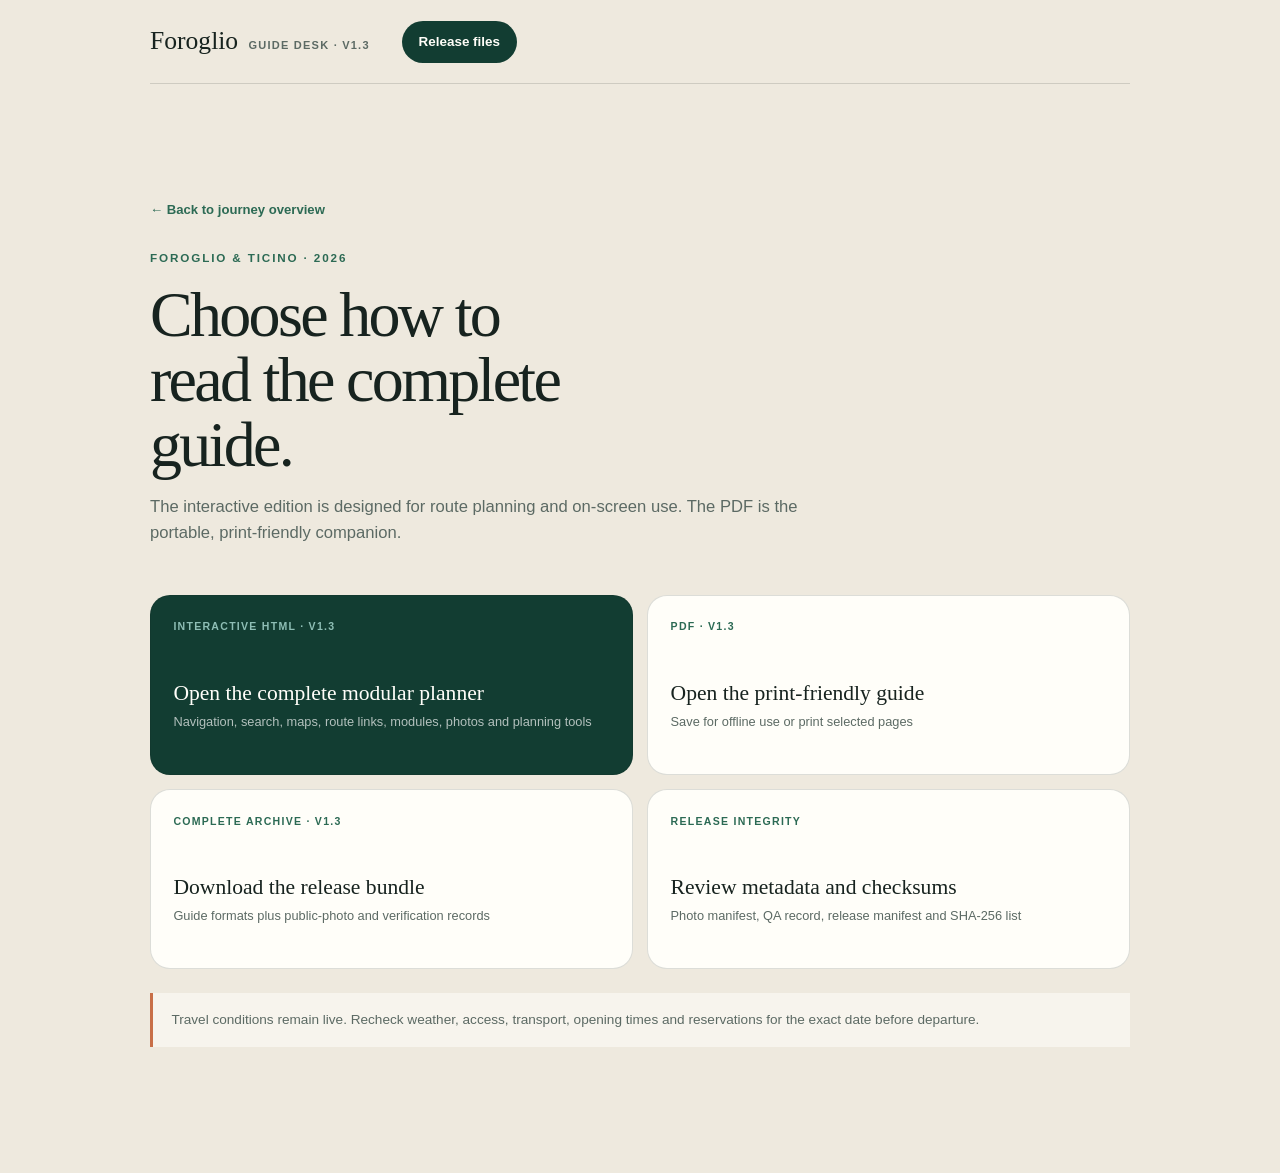
==== guide/index.html @ be4b36d1 "Publish Foroglio Ticino modular travel planner v1.3" ====
<!doctype html>
<html lang="en">
<head>
  <meta charset="utf-8">
  <meta name="viewport" content="width=device-width, initial-scale=1">
  <meta name="theme-color" content="#123d32">
  <meta name="description" content="Choose the interactive or PDF edition of the Foroglio and Ticino Modular Travel Planner 2026, version 1.3.">
  <title>Open the Guide · Foroglio &amp; Ticino</title>
  <link rel="stylesheet" href="../styles.css">
</head>
<body class="subpage">
  <a class="skip-link" href="#main">Skip to main content</a>
  <header class="site-header">
    <a class="wordmark" href="../index.html" aria-label="Foroglio and Ticino planner home">
      <span class="wordmark__name">Foroglio</span>
      <span class="wordmark__meta">Guide desk · v1.3</span>
    </a>
    <a class="header-action" href="../releases/index.html">Release files</a>
  </header>

  <main class="submain" id="main" tabindex="-1">
    <a class="back-link" href="../index.html">← Back to journey overview</a>
    <section class="subhero" aria-labelledby="guide-title">
      <p class="eyebrow">Foroglio &amp; Ticino · 2026</p>
      <h1 id="guide-title">Choose how to read the complete guide.</h1>
      <p class="subhero__lede">The interactive edition is designed for route planning and on-screen use. The PDF is the portable, print-friendly companion.</p>
    </section>

    <div class="directory-grid">
      <a class="directory-card directory-card--primary" href="Foroglio_Modular_Travel_Planner_2026_v1_3.html">
        <span class="directory-card__type">Interactive HTML · v1.3</span>
        <strong>Open the complete modular planner</strong>
        <small>Navigation, search, maps, route links, modules, photos and planning tools</small>
      </a>
      <a class="directory-card" href="Foroglio_Modular_Travel_Planner_2026_v1_3.pdf">
        <span class="directory-card__type">PDF · v1.3</span>
        <strong>Open the print-friendly guide</strong>
        <small>Save for offline use or print selected pages</small>
      </a>
      <a class="directory-card" href="../releases/Foroglio_Modular_Travel_Planner_2026_v1_3_bundle.zip" download>
        <span class="directory-card__type">Complete archive · v1.3</span>
        <strong>Download the release bundle</strong>
        <small>Guide formats plus public-photo and verification records</small>
      </a>
      <a class="directory-card" href="../releases/index.html">
        <span class="directory-card__type">Release integrity</span>
        <strong>Review metadata and checksums</strong>
        <small>Photo manifest, QA record, release manifest and SHA-256 list</small>
      </a>
    </div>

    <p class="directory-note">Travel conditions remain live. Recheck weather, access, transport, opening times and reservations for the exact date before departure.</p>
  </main>
</body>
</html>
---- styles.css ----
:root {
  --forest: #123d32;
  --forest-deep: #0b2b24;
  --moss: #2c6a54;
  --water: #8ebeb5;
  --water-pale: #dcebe6;
  --stone: #eee9de;
  --paper: #f8f5ed;
  --white: #fffef9;
  --ink: #17231f;
  --muted: #5c6a64;
  --clay: #c86f48;
  --line: rgba(23, 35, 31, 0.15);
  --shadow: 0 24px 70px rgba(11, 43, 36, 0.13);
  --radius: 24px;
  --max: 1180px;
}

* { box-sizing: border-box; }

html { scroll-behavior: smooth; }

body {
  margin: 0;
  overflow-x: hidden;
  color: var(--ink);
  background: var(--paper);
  font-family: Inter, Aptos, "Segoe UI", Helvetica, Arial, sans-serif;
  line-height: 1.6;
  text-rendering: optimizeLegibility;
}

a { color: inherit; }

a:focus-visible,
[tabindex]:focus-visible {
  outline: 3px solid var(--clay);
  outline-offset: 4px;
}

.skip-link {
  position: fixed;
  top: 0.75rem;
  left: 0.75rem;
  z-index: 100;
  padding: 0.7rem 1rem;
  border-radius: 10px;
  color: var(--white);
  background: var(--forest-deep);
  transform: translateY(-160%);
}

.skip-link:focus { transform: none; }

.site-header {
  position: relative;
  z-index: 10;
  display: flex;
  align-items: center;
  gap: 2rem;
  width: min(calc(100% - 2rem), var(--max));
  min-height: 84px;
  margin: 0 auto;
  border-bottom: 1px solid var(--line);
}

.wordmark {
  display: flex;
  align-items: baseline;
  gap: 0.65rem;
  text-decoration: none;
}

.wordmark__name {
  font-family: Georgia, "Times New Roman", serif;
  font-size: 1.6rem;
  line-height: 1;
}

.wordmark__meta {
  color: var(--muted);
  font-size: 0.69rem;
  font-weight: 700;
  letter-spacing: 0.11em;
  text-transform: uppercase;
}

.site-nav {
  display: flex;
  gap: 1.5rem;
  margin-left: auto;
}

.site-nav a,
.site-footer a {
  color: var(--muted);
  font-size: 0.86rem;
  font-weight: 700;
  text-decoration: none;
}

.site-nav a:hover,
.site-footer a:hover { color: var(--forest); }

.header-action {
  display: inline-flex;
  align-items: center;
  justify-content: center;
  min-height: 42px;
  padding: 0 1.05rem;
  border-radius: 999px;
  color: var(--white);
  background: var(--forest);
  font-size: 0.84rem;
  font-weight: 750;
  text-decoration: none;
}

.hero {
  position: relative;
  isolation: isolate;
  display: grid;
  grid-template-columns: minmax(0, 1.15fr) minmax(320px, 0.85fr);
  align-items: center;
  gap: clamp(2.5rem, 7vw, 7rem);
  width: min(calc(100% - 2rem), var(--max));
  min-height: 720px;
  margin: 0 auto;
  padding: 5rem 0 6rem;
}

.hero::before {
  content: "";
  position: absolute;
  z-index: -2;
  inset: 9% -18vw 4% 48%;
  border-radius: 55% 35% 48% 42%;
  background:
    radial-gradient(circle at 35% 28%, rgba(255, 255, 255, 0.7), transparent 0 4%, rgba(255, 255, 255, 0.16) 4.5% 21%, transparent 21.5%),
    linear-gradient(145deg, var(--water-pale), #b8d1c8 52%, #789e91);
  transform: rotate(-4deg);
}

.hero::after {
  content: "";
  position: absolute;
  z-index: -1;
  right: -2rem;
  bottom: 5rem;
  width: min(44vw, 520px);
  height: min(22vw, 260px);
  opacity: 0.28;
  background: repeating-radial-gradient(ellipse at 70% 120%, transparent 0 17px, var(--forest) 18px 19px, transparent 20px 34px);
}

.eyebrow {
  margin: 0 0 0.9rem;
  color: var(--moss);
  font-size: 0.73rem;
  font-weight: 800;
  letter-spacing: 0.16em;
  text-transform: uppercase;
}

.hero h1 {
  max-width: 10ch;
  margin: 0;
  font-family: Georgia, "Times New Roman", serif;
  font-size: clamp(3.2rem, 7.2vw, 6.4rem);
  font-weight: 400;
  letter-spacing: -0.052em;
  line-height: 0.94;
}

.hero h1 em { color: var(--moss); font-weight: 400; }

.hero__lede {
  max-width: 41rem;
  margin: 1.6rem 0 0;
  color: var(--muted);
  font-size: clamp(1.02rem, 1.8vw, 1.2rem);
}

.action-row {
  display: flex;
  flex-wrap: wrap;
  gap: 0.75rem;
  margin-top: 2rem;
}

.button {
  display: inline-flex;
  align-items: center;
  justify-content: center;
  min-height: 50px;
  padding: 0 1.3rem;
  border: 1px solid var(--forest);
  border-radius: 999px;
  font-size: 0.88rem;
  font-weight: 800;
  text-decoration: none;
  transition: transform 180ms ease, background 180ms ease, color 180ms ease;
}

.button:hover { transform: translateY(-2px); }
.button--primary { color: var(--white); background: var(--forest); }
.button--secondary { color: var(--forest); background: transparent; }

.hero__facts {
  display: flex;
  flex-wrap: wrap;
  gap: 1.7rem;
  margin: 2.3rem 0 0;
}

.hero__facts div { display: grid; gap: 0.1rem; }
.hero__facts dt { font-family: Georgia, serif; font-size: 1.5rem; line-height: 1; }
.hero__facts dd { margin: 0; color: var(--muted); font-size: 0.72rem; font-weight: 700; text-transform: uppercase; letter-spacing: 0.08em; }

.route-card {
  position: relative;
  overflow: hidden;
  padding: clamp(1.5rem, 4vw, 2.2rem);
  border: 1px solid rgba(255, 255, 255, 0.45);
  border-radius: 30px;
  color: var(--white);
  background: linear-gradient(155deg, rgba(18, 61, 50, 0.98), rgba(11, 43, 36, 0.94));
  box-shadow: var(--shadow);
}

.route-card::after {
  content: "";
  position: absolute;
  right: -70px;
  bottom: -95px;
  width: 240px;
  height: 240px;
  border: 1px solid rgba(255, 255, 255, 0.14);
  border-radius: 50%;
  box-shadow: 0 0 0 30px rgba(255, 255, 255, 0.04), 0 0 0 62px rgba(255, 255, 255, 0.03);
}

.route-card__label {
  margin: 0 0 1.5rem;
  color: var(--water);
  font-size: 0.7rem;
  font-weight: 800;
  letter-spacing: 0.15em;
  text-transform: uppercase;
}

.route-card__list {
  position: relative;
  z-index: 1;
  display: grid;
  gap: 0;
  margin: 0;
  padding: 0;
  list-style: none;
}

.route-card__list li {
  position: relative;
  display: grid;
  grid-template-columns: 34px 1fr;
  gap: 0.9rem;
  padding: 0 0 1.35rem;
}

.route-card__list li:not(:last-child)::after {
  content: "";
  position: absolute;
  top: 25px;
  bottom: 0;
  left: 16px;
  width: 1px;
  background: rgba(142, 190, 181, 0.35);
}

.route-card__number {
  position: relative;
  z-index: 1;
  display: grid;
  place-items: center;
  width: 34px;
  height: 34px;
  border: 1px solid rgba(142, 190, 181, 0.55);
  border-radius: 50%;
  color: var(--water);
  background: var(--forest-deep);
  font-size: 0.63rem;
  font-weight: 800;
}

.route-card strong { display: block; font-family: Georgia, serif; font-size: 1.2rem; font-weight: 400; }
.route-card small { display: block; color: rgba(255, 255, 255, 0.66); font-size: 0.8rem; }
.route-card__note { position: relative; z-index: 1; margin: 0.4rem 0 0; padding-top: 1.1rem; border-top: 1px solid rgba(255, 255, 255, 0.16); color: rgba(255, 255, 255, 0.74); font-size: 0.84rem; }

.section {
  width: min(calc(100% - 2rem), var(--max));
  margin: 0 auto;
  padding: clamp(5rem, 10vw, 8.5rem) 0;
}

.section--tint {
  width: 100%;
  padding-right: max(1rem, calc((100% - var(--max)) / 2));
  padding-left: max(1rem, calc((100% - var(--max)) / 2));
  background: var(--stone);
}

.section-heading { max-width: 46rem; margin-bottom: 2.8rem; }
.section-heading h2,
.travel-note h2,
.subhero h1 {
  margin: 0;
  font-family: Georgia, "Times New Roman", serif;
  font-size: clamp(2.3rem, 5vw, 4.3rem);
  font-weight: 400;
  letter-spacing: -0.042em;
  line-height: 1.02;
}

.section-heading > p:last-child,
.travel-note > p:last-child,
.subhero__lede { margin: 1rem 0 0; color: var(--muted); font-size: 1.04rem; }

.journey-line {
  display: grid;
  grid-template-columns: repeat(4, minmax(0, 1fr));
  border-top: 1px solid var(--line);
}

.journey-line article { position: relative; padding: 2rem 1.4rem 0 0; }
.journey-line article::before { content: ""; position: absolute; top: -5px; left: 0; width: 9px; height: 9px; border-radius: 50%; background: var(--clay); box-shadow: 0 0 0 5px var(--paper); }
.journey-line span { color: var(--moss); font-size: 0.67rem; font-weight: 800; letter-spacing: 0.12em; text-transform: uppercase; }
.journey-line h3 { margin: 0.45rem 0 0.55rem; font-family: Georgia, serif; font-size: 1.55rem; font-weight: 400; }
.journey-line p { margin: 0; color: var(--muted); font-size: 0.9rem; }

.module-grid {
  display: grid;
  grid-template-columns: repeat(3, minmax(0, 1fr));
  gap: 1rem;
}

.module-card {
  min-height: 240px;
  padding: 1.5rem;
  border: 1px solid rgba(23, 35, 31, 0.12);
  border-radius: var(--radius);
  background: rgba(255, 254, 249, 0.78);
  box-shadow: 0 12px 34px rgba(11, 43, 36, 0.05);
}

.module-card__id { color: var(--clay); font-size: 0.68rem; font-weight: 850; letter-spacing: 0.14em; }
.module-card h3 { margin: 2.6rem 0 0.65rem; font-family: Georgia, serif; font-size: 1.55rem; font-weight: 400; line-height: 1.12; }
.module-card p { margin: 0; color: var(--muted); font-size: 0.91rem; }
.module-card small { display: block; margin-top: 1.15rem; color: var(--moss); font-size: 0.72rem; font-weight: 750; }

.download-grid { display: grid; grid-template-columns: repeat(3, minmax(0, 1fr)); gap: 0.9rem; }
.download-card { position: relative; display: grid; min-height: 225px; padding: 1.5rem; border: 1px solid var(--line); border-radius: var(--radius); background: var(--white); text-decoration: none; transition: transform 180ms ease, box-shadow 180ms ease; }
.download-card:hover { transform: translateY(-4px); box-shadow: var(--shadow); }
.download-card--featured { color: var(--white); background: var(--forest); }
.download-card__type { color: var(--moss); font-size: 0.67rem; font-weight: 850; letter-spacing: 0.14em; text-transform: uppercase; }
.download-card--featured .download-card__type { color: var(--water); }
.download-card strong { align-self: end; margin-top: 2.6rem; font-family: Georgia, serif; font-size: 1.5rem; font-weight: 400; line-height: 1.1; }
.download-card small { margin-top: 0.55rem; color: var(--muted); font-size: 0.8rem; }
.download-card--featured small { color: rgba(255, 255, 255, 0.68); }
.download-card__arrow { position: absolute; top: 1.25rem; right: 1.35rem; font-size: 1.3rem; }
.release-links { margin: 1.25rem 0 0; }
.release-links a { color: var(--forest); font-size: 0.86rem; font-weight: 800; text-underline-offset: 0.25em; }

.travel-note {
  width: min(calc(100% - 2rem), var(--max));
  margin: 0 auto 7rem;
  padding: clamp(2rem, 6vw, 4rem);
  border-radius: 32px;
  background: linear-gradient(140deg, var(--water-pale), #edf0df);
}

.travel-note h2 { max-width: 12ch; }
.travel-note > p:last-child { max-width: 50rem; }

.site-footer {
  display: flex;
  justify-content: space-between;
  gap: 2rem;
  width: min(calc(100% - 2rem), var(--max));
  margin: 0 auto;
  padding: 2.4rem 0 3.5rem;
  border-top: 1px solid var(--line);
}

.site-footer > div { display: grid; gap: 0.2rem; }
.site-footer strong { font-family: Georgia, serif; font-size: 1.2rem; font-weight: 400; }
.site-footer span { color: var(--muted); font-size: 0.75rem; }
.site-footer nav { display: flex; flex-wrap: wrap; gap: 1.2rem; align-items: center; }

/* Interior directory pages */
.subpage { min-height: 100vh; background: var(--stone); }
.subpage .site-header { width: min(calc(100% - 2rem), 980px); }
.submain { width: min(calc(100% - 2rem), 980px); margin: 0 auto; padding: clamp(4rem, 9vw, 7rem) 0; }
.subhero { max-width: 720px; margin-bottom: 3rem; }
.subhero h1 { max-width: 14ch; }
.subhero__lede { max-width: 42rem; }
.back-link { display: inline-flex; margin-bottom: 1.8rem; color: var(--moss); font-size: 0.82rem; font-weight: 800; text-decoration: none; }
.directory-grid { display: grid; grid-template-columns: repeat(2, minmax(0, 1fr)); gap: 0.9rem; }
.directory-card { display: grid; gap: 0.45rem; min-height: 180px; padding: 1.4rem; border: 1px solid var(--line); border-radius: 20px; background: var(--white); text-decoration: none; }
.directory-card:hover { border-color: var(--moss); }
.directory-card__type { color: var(--moss); font-size: 0.66rem; font-weight: 850; letter-spacing: 0.12em; text-transform: uppercase; }
.directory-card strong { align-self: end; font-family: Georgia, serif; font-size: 1.35rem; font-weight: 400; line-height: 1.12; overflow-wrap: anywhere; }
.directory-card small { color: var(--muted); font-size: 0.8rem; }
.directory-card--primary { color: var(--white); background: var(--forest); }
.directory-card--primary .directory-card__type { color: var(--water); }
.directory-card--primary small { color: rgba(255, 255, 255, 0.68); }
.directory-note { margin-top: 1.5rem; padding: 1rem 1.15rem; border-left: 3px solid var(--clay); color: var(--muted); background: rgba(255, 254, 249, 0.55); font-size: 0.85rem; }

@media (max-width: 900px) {
  .hero { grid-template-columns: 1fr; padding-top: 4rem; }
  .hero::before { inset: 43% -30vw 2% 32%; }
  .route-card { width: min(100%, 600px); }
  .journey-line { grid-template-columns: repeat(2, minmax(0, 1fr)); gap: 2.2rem 1rem; }
  .module-grid { grid-template-columns: repeat(2, minmax(0, 1fr)); }
  .download-grid { grid-template-columns: 1fr; }
  .download-card { min-height: 190px; }
}

@media (max-width: 680px) {
  .site-header { min-height: 72px; }
  .site-nav { display: none; }
  .header-action { margin-left: auto; }
  .wordmark__meta { display: none; }
  .hero { min-height: auto; gap: 3rem; padding: 4.5rem 0 5rem; }
  .hero::before { inset: 52% -55vw -2% 4%; }
  .hero::after { display: none; }
  .hero h1 { font-size: clamp(3rem, 15vw, 4.5rem); }
  .journey-line,
  .module-grid,
  .directory-grid { grid-template-columns: 1fr; }
  .journey-line { border-top: 0; }
  .journey-line article { padding: 0 0 1.5rem 1.3rem; border-left: 1px solid var(--line); }
  .journey-line article::before { top: 0.55rem; left: -5px; box-shadow: 0 0 0 5px var(--paper); }
  .module-card { min-height: 210px; }
  .site-footer { display: grid; }
  .site-footer nav { gap: 0.8rem 1.2rem; }
}

@media (prefers-reduced-motion: reduce) {
  html { scroll-behavior: auto; }
  *, *::before, *::after { transition-duration: 0.01ms !important; animation-duration: 0.01ms !important; }
}

@media print {
  .site-header, .action-row, .site-footer { display: none; }
  body { background: #fff; }
  .hero, .section, .travel-note { width: 100%; padding: 2rem 0; }
  .hero { min-height: auto; grid-template-columns: 1fr; }
  .hero::before, .hero::after { display: none; }
}
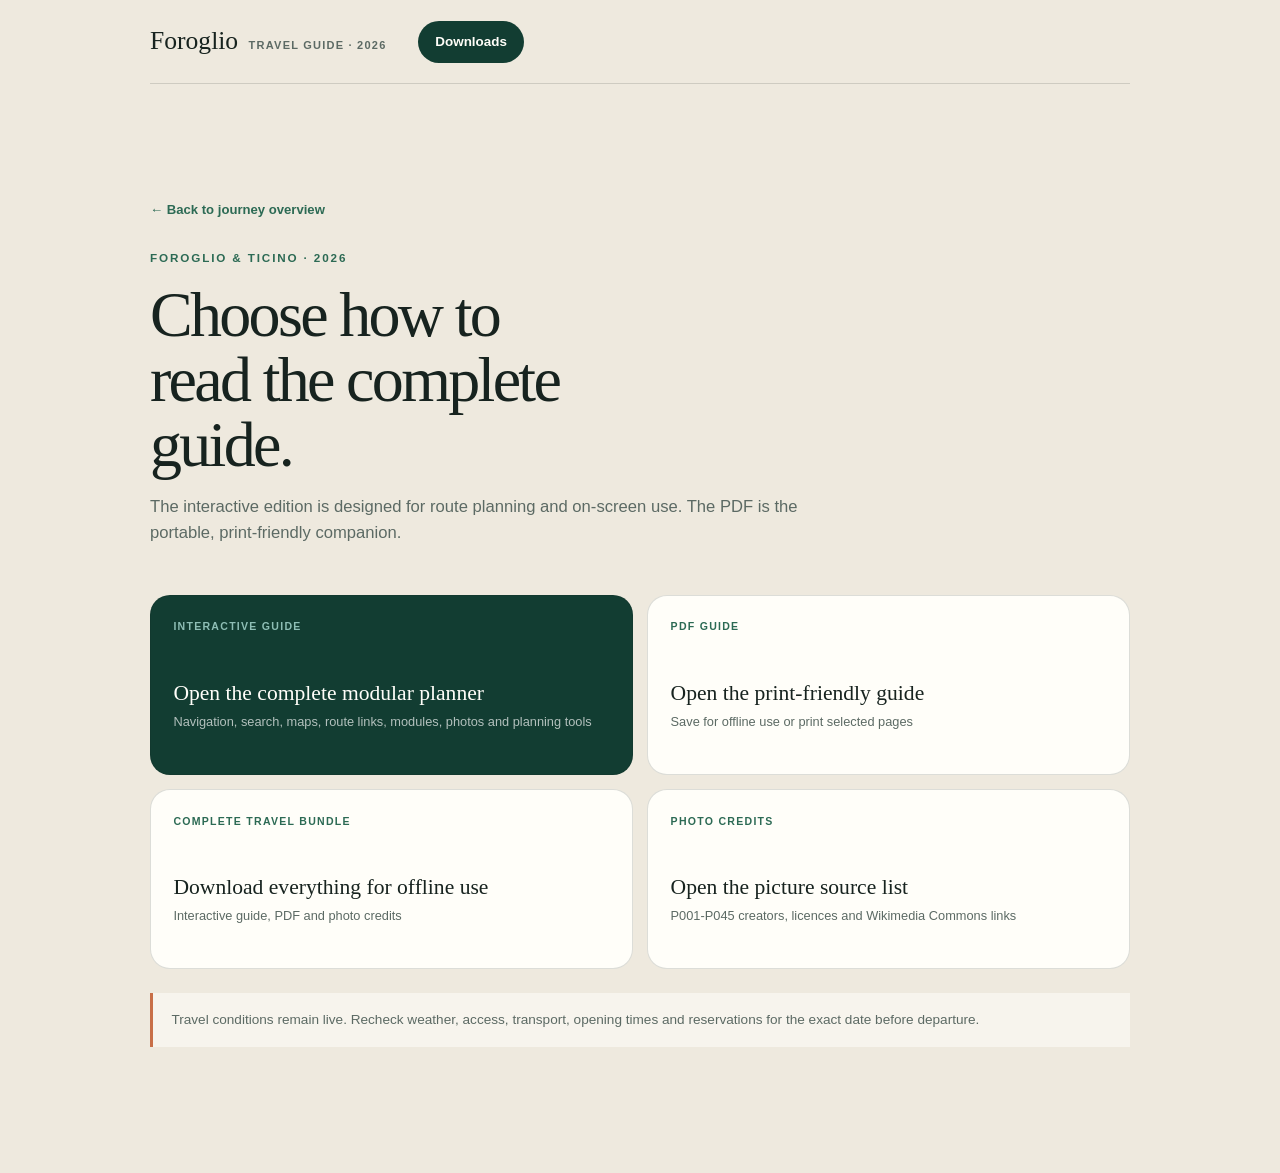
==== commit 9758fc63: "Publish clean traveler-facing v1.4" ====
--- a/guide/index.html
+++ b/guide/index.html
@@ -4,8 +4,9 @@
   <meta charset="utf-8">
   <meta name="viewport" content="width=device-width, initial-scale=1">
   <meta name="theme-color" content="#123d32">
-  <meta name="description" content="Choose the interactive or PDF edition of the Foroglio and Ticino Modular Travel Planner 2026, version 1.3.">
+  <meta name="description" content="Choose the interactive, PDF or downloadable edition of the Foroglio and Ticino Modular Travel Planner 2026.">
   <title>Open the Guide · Foroglio &amp; Ticino</title>
+  <link rel="icon" href="../favicon.svg" type="image/svg+xml">
   <link rel="stylesheet" href="../styles.css">
 </head>
 <body class="subpage">
@@ -13,9 +14,9 @@
   <header class="site-header">
     <a class="wordmark" href="../index.html" aria-label="Foroglio and Ticino planner home">
       <span class="wordmark__name">Foroglio</span>
-      <span class="wordmark__meta">Guide desk · v1.3</span>
+      <span class="wordmark__meta">Travel guide · 2026</span>
     </a>
-    <a class="header-action" href="../releases/index.html">Release files</a>
+    <a class="header-action" href="../releases/index.html">Downloads</a>
   </header>
 
   <main class="submain" id="main" tabindex="-1">
@@ -27,25 +28,25 @@
     </section>
 
     <div class="directory-grid">
-      <a class="directory-card directory-card--primary" href="Foroglio_Modular_Travel_Planner_2026_v1_3.html">
-        <span class="directory-card__type">Interactive HTML · v1.3</span>
+      <a class="directory-card directory-card--primary" href="Foroglio_Modular_Travel_Planner_2026_v1_4.html">
+        <span class="directory-card__type">Interactive guide</span>
         <strong>Open the complete modular planner</strong>
         <small>Navigation, search, maps, route links, modules, photos and planning tools</small>
       </a>
-      <a class="directory-card" href="Foroglio_Modular_Travel_Planner_2026_v1_3.pdf">
-        <span class="directory-card__type">PDF · v1.3</span>
+      <a class="directory-card" href="Foroglio_Modular_Travel_Planner_2026_v1_4.pdf">
+        <span class="directory-card__type">PDF guide</span>
         <strong>Open the print-friendly guide</strong>
         <small>Save for offline use or print selected pages</small>
       </a>
-      <a class="directory-card" href="../releases/Foroglio_Modular_Travel_Planner_2026_v1_3_bundle.zip" download>
-        <span class="directory-card__type">Complete archive · v1.3</span>
-        <strong>Download the release bundle</strong>
-        <small>Guide formats plus public-photo and verification records</small>
+      <a class="directory-card" href="../releases/Foroglio_Modular_Travel_Planner_2026_v1_4_bundle.zip" download>
+        <span class="directory-card__type">Complete travel bundle</span>
+        <strong>Download everything for offline use</strong>
+        <small>Interactive guide, PDF and photo credits</small>
       </a>
-      <a class="directory-card" href="../releases/index.html">
-        <span class="directory-card__type">Release integrity</span>
-        <strong>Review metadata and checksums</strong>
-        <small>Photo manifest, QA record, release manifest and SHA-256 list</small>
+      <a class="directory-card" href="../releases/Foroglio_Photo_Credits_2026.txt">
+        <span class="directory-card__type">Photo credits</span>
+        <strong>Open the picture source list</strong>
+        <small>P001-P045 creators, licences and Wikimedia Commons links</small>
       </a>
     </div>
 
--- a/styles.css
+++ b/styles.css
@@ -18,10 +18,15 @@
 
 * { box-sizing: border-box; }
 
-html { scroll-behavior: smooth; }
+html {
+  max-width: 100%;
+  overflow-x: hidden;
+  scroll-behavior: smooth;
+}
 
 body {
   margin: 0;
+  max-width: 100%;
   overflow-x: hidden;
   color: var(--ink);
   background: var(--paper);
